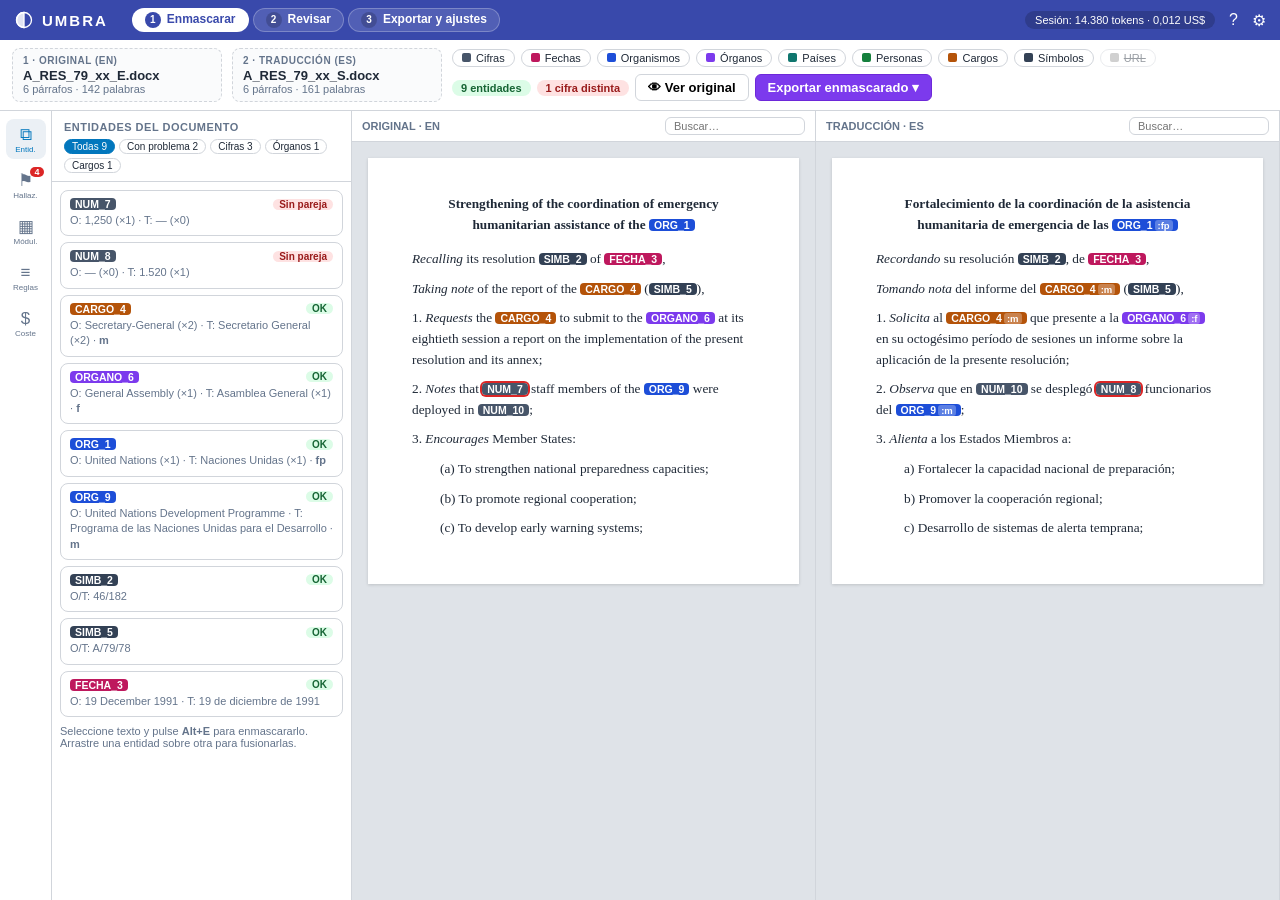
==== docs/maqueta.html @ ce2327bb "Propuesta inicial de UMBRA: nombre, diseno y maqueta - docs/PROPUESTA.md: plataforma, piezas de COMe" ====
<!DOCTYPE html>
<html lang="es">
<head>
<meta charset="UTF-8">
<meta name="viewport" content="width=device-width, initial-scale=1">
<title>UMBRA &#x2014; maqueta</title>
<style>
  /* Tokens de Final Check (COMeT standalone.html), salvo la cabecera: anil propio de UMBRA. */
  :root {
    --bg-app: #F4F6F8; --bg-surface: #FFFFFF; --bg-surface-hover: #EBF0F5;
    --bg-header: #3949AB; --header-text: #FFFFFF;
    --text-main: #1f2937; --text-muted: #64748B; --border: #d1d5db;
    --primary: #0277BD; --primary-hover: #01579B; --accent: #3b82f6;
    --sheet-bg: #dfe3e8;
    --sev-cri: #dc2626; --sev-may: #d97706; --sev-men: #2563eb; --sev-sug: #6b7280;
    --c-org: #1d4ed8; --c-organo: #7c3aed; --c-per: #15803d; --c-pais: #0f766e;
    --c-cargo: #b45309; --c-num: #475569; --c-fecha: #be185d; --c-simb: #334155;
  }
  * { margin: 0; padding: 0; box-sizing: border-box; }
  body { font-family: -apple-system, BlinkMacSystemFont, 'Inter', 'Segoe UI', sans-serif; font-size: 13px;
         background: var(--bg-app); color: var(--text-main); height: 100vh; display: flex; flex-direction: column; overflow: hidden; }
  button { font: inherit; cursor: pointer; }

  /* Cabecera */
  .hd { background: var(--bg-header); color: var(--header-text); padding: 8px 14px; display: flex; align-items: center; gap: 14px; flex-shrink: 0; }
  .hd .logo { font-weight: 800; letter-spacing: 2px; font-size: 15px; display: flex; align-items: center; gap: 8px; }
  .hd .logo svg { width: 20px; height: 20px; }
  .steps { display: flex; gap: 4px; margin-left: 10px; }
  .step { background: rgba(255,255,255,.12); color: #fff; border: 1px solid rgba(255,255,255,.25); border-radius: 14px; padding: 3px 12px; font-weight: 600; font-size: 12px; }
  .step.on { background: #fff; color: var(--bg-header); }
  .step .n { display: inline-block; width: 16px; height: 16px; line-height: 16px; text-align: center; border-radius: 50%; background: rgba(0,0,0,.18); margin-right: 6px; font-size: 10px; }
  .step.on .n { background: var(--bg-header); color: #fff; }
  .hd .spacer { flex: 1; }
  .meter { font-size: 11px; background: rgba(0,0,0,.18); padding: 3px 10px; border-radius: 10px; }
  .hd .icon-btn { background: none; border: none; color: #fff; font-size: 16px; }

  /* Barra superior (como .fc-topbar) */
  .top { background: var(--bg-surface); border-bottom: 1px solid var(--border); padding: 8px 12px; display: flex; gap: 10px; align-items: stretch; flex-shrink: 0; flex-wrap: wrap; }
  .drop { border: 1.5px dashed var(--border); border-radius: 8px; padding: 6px 10px; min-width: 210px; background: #fafbfc; }
  .drop .lbl { font-size: 10px; font-weight: 700; color: var(--text-muted); letter-spacing: .5px; }
  .drop .fn { font-weight: 600; margin-top: 2px; }
  .drop .mt { font-size: 11px; color: var(--text-muted); }
  .tools { display: flex; gap: 6px; align-items: center; flex-wrap: wrap; flex: 1; }
  .cat { border: 1px solid var(--border); background: #fff; border-radius: 12px; padding: 2px 9px; font-size: 11px; display: inline-flex; align-items: center; gap: 5px; }
  .cat i { width: 9px; height: 9px; border-radius: 2px; display: inline-block; }
  .cat.off { opacity: .45; text-decoration: line-through; }
  .btn { border: 1px solid var(--border); background: #fff; border-radius: 6px; padding: 5px 12px; font-weight: 600; }
  .btn.amber { background: #fbbf24; border-color: #f59e0b; color: #422006; }
  .btn.violet { background: #7c3aed; border-color: #6d28d9; color: #fff; }
  .btn.blue { background: var(--primary); border-color: var(--primary-hover); color: #fff; }
  .btn.sm { padding: 2px 8px; font-size: 11px; }
  .summary { display: flex; gap: 6px; align-items: center; }
  .pill { border-radius: 10px; padding: 2px 9px; font-size: 11px; font-weight: 700; }
  .pill.err { background: #fee2e2; color: #991b1b; } .pill.warn { background: #fef3c7; color: #92400e; } .pill.ok { background: #dcfce7; color: #166534; }

  /* Zona principal (como .fc-main) */
  .main { flex: 1; display: flex; min-height: 0; }
  .rail { width: 52px; background: var(--bg-surface); border-right: 1px solid var(--border); display: flex; flex-direction: column; align-items: center; padding-top: 8px; gap: 6px; flex-shrink: 0; }
  .rail button { width: 40px; height: 40px; border-radius: 8px; border: none; background: none; font-size: 17px; position: relative; color: var(--text-muted); }
  .rail button.on { background: var(--bg-surface-hover); color: var(--primary); }
  .rail .badge { position: absolute; top: 2px; right: 2px; background: var(--sev-cri); color: #fff; border-radius: 8px; font-size: 9px; padding: 0 4px; font-weight: 700; }
  .rail small { font-size: 8px; display: block; }
  .list { width: 300px; background: var(--bg-surface); border-right: 1px solid var(--border); display: flex; flex-direction: column; min-height: 0; flex-shrink: 0; }
  .list h4 { padding: 10px 12px 6px; font-size: 11px; letter-spacing: .5px; color: var(--text-muted); text-transform: uppercase; }
  .bubbles { display: flex; flex-wrap: wrap; gap: 4px; padding: 0 12px 8px; border-bottom: 1px solid var(--border); }
  .bub { font-size: 10px; border: 1px solid var(--border); border-radius: 10px; padding: 1px 7px; background: #fff; }
  .bub.on { background: var(--primary); color: #fff; border-color: var(--primary); }
  .scroll { overflow: auto; flex: 1; min-height: 0; padding: 8px; }

  /* Tarjetas de entidad */
  .ent { border: 1px solid var(--border); border-radius: 8px; padding: 7px 9px; margin-bottom: 6px; background: #fff; }
  .ent .row { display: flex; align-items: center; gap: 6px; }
  .ent .tag { font-family: Consolas, monospace; font-size: 11px; font-weight: 700; }
  .ent .st { margin-left: auto; font-size: 10px; font-weight: 700; border-radius: 8px; padding: 0 6px; }
  .st.ok { background: #dcfce7; color: #166534; } .st.bad { background: #fee2e2; color: #991b1b; } .st.mid { background: #fef3c7; color: #92400e; }
  .ent .forms { font-size: 11px; color: var(--text-muted); margin-top: 3px; line-height: 1.4; }

  /* Tarjetas de hallazgo (como .fc-issue-card) */
  .iss { border: 1px solid var(--border); border-left: 4px solid var(--sev-sug); border-radius: 8px; padding: 8px 9px; margin-bottom: 7px; background: #fff; }
  .iss.cri { border-left-color: var(--sev-cri); } .iss.may { border-left-color: var(--sev-may); } .iss.men { border-left-color: var(--sev-men); }
  .iss.sel { box-shadow: 0 0 0 2px var(--accent); }
  .iss .h { display: flex; gap: 5px; align-items: center; font-size: 10px; font-weight: 700; }
  .iss .mod { background: var(--bg-surface-hover); border-radius: 6px; padding: 0 6px; color: var(--text-main); }
  .iss .sev { border-radius: 6px; padding: 0 6px; color: #fff; }
  .sev.cri { background: var(--sev-cri); } .sev.may { background: var(--sev-may); } .sev.men { background: var(--sev-men); } .sev.sug { background: var(--sev-sug); }
  .iss .seg { margin-left: auto; color: var(--text-muted); font-weight: 600; }
  .iss .t { margin: 5px 0 3px; font-size: 12px; line-height: 1.4; }
  .iss del { background: #fee2e2; color: #991b1b; } .iss ins { background: #dcfce7; color: #166534; text-decoration: underline; }
  .iss .why { font-size: 11px; color: var(--text-muted); }
  .iss .acts { display: flex; gap: 4px; margin-top: 6px; }
  .iss .src { font-size: 10px; color: var(--text-muted); margin-top: 4px; }

  /* Paneles y hojas (como .fc-panes / .fc-sheet) */
  .work { flex: 1; display: flex; flex-direction: column; min-width: 0; }
  .modstrip { display: flex; gap: 8px; padding: 8px 10px; overflow-x: auto; border-bottom: 1px solid var(--border); background: var(--bg-surface); flex-shrink: 0; }
  .mcard { min-width: 168px; border: 1px solid var(--border); border-radius: 10px; padding: 7px 9px; background: #fff; font-size: 11px; }
  .mcard.done { border-color: #86efac; } .mcard.run { border-color: var(--accent); box-shadow: 0 0 0 1px var(--accent) inset; }
  .mcard .nm { font-weight: 700; font-size: 12px; display: flex; gap: 5px; align-items: center; }
  .mcard .in { font-size: 13px; color: var(--text-muted); }
  .mcard .model { display: inline-block; margin-top: 4px; background: var(--bg-surface-hover); border-radius: 6px; padding: 1px 6px; font-size: 10px; }
  .mcard .est { color: var(--text-muted); margin-top: 3px; }
  .mcard .ft { display: flex; align-items: center; justify-content: space-between; margin-top: 5px; }
  .bar { height: 4px; background: #e5e7eb; border-radius: 2px; margin-top: 5px; overflow: hidden; } .bar i { display: block; height: 100%; background: var(--accent); }
  .panes { flex: 1; display: flex; min-height: 0; }
  .pane { flex: 1; display: flex; flex-direction: column; min-width: 0; border-right: 1px solid var(--border); }
  .pane-head { background: var(--bg-surface); padding: 6px 10px; border-bottom: 1px solid var(--border); display: flex; align-items: center; gap: 8px; font-size: 11px; font-weight: 700; color: var(--text-muted); }
  .pane-head input { margin-left: auto; border: 1px solid var(--border); border-radius: 6px; padding: 2px 8px; font-size: 11px; width: 140px; }
  .pane-body { flex: 1; overflow: auto; background: var(--sheet-bg); padding: 16px; }
  .sheet { background: #fff; max-width: 830px; margin: 0 auto; padding: 36px 44px; box-shadow: 0 1px 3px rgba(0,0,0,.15);
           font-family: 'Times New Roman', Georgia, serif; font-size: 13.3px; line-height: 1.55; }
  .sheet p { margin-bottom: 9px; } .sheet .ttl { font-weight: 700; text-align: center; margin-bottom: 14px; }
  .sheet .li { padding-left: 28px; }
  .sheet .hit { outline: 2px solid var(--accent); outline-offset: 2px; border-radius: 2px; }
  mark.f { background: #fef3c7; border-bottom: 2px solid var(--sev-may); padding: 0 1px; }
  mark.c { background: #fee2e2; border-bottom: 2px solid var(--sev-cri); padding: 0 1px; }
  mark.m { background: #dbeafe; border-bottom: 2px solid var(--sev-men); padding: 0 1px; }
  .gap { display: inline-block; border: 1.5px dashed var(--sev-may); color: var(--sev-may); border-radius: 4px; padding: 0 4px; font-family: -apple-system, 'Segoe UI', sans-serif; font-size: 10px; font-weight: 700; }

  /* Pastillas de entidad enmascarada */
  .tk { font-family: -apple-system, 'Segoe UI', sans-serif; font-size: 10.5px; font-weight: 700; color: #fff; border-radius: 4px; padding: 0 5px; white-space: nowrap; }
  .tk.org { background: var(--c-org); } .tk.organo { background: var(--c-organo); } .tk.cargo { background: var(--c-cargo); }
  .tk.num { background: var(--c-num); } .tk.fecha { background: var(--c-fecha); } .tk.simb { background: var(--c-simb); }
  .tk.bad { box-shadow: 0 0 0 2px var(--sev-cri); }
  .tk sup { font-size: 9.5px; vertical-align: baseline; font-weight: 600; margin-left: 2px; padding: 0 3px; border-radius: 3px; background: rgba(255,255,255,.28); }
  .orig { border-bottom: 2px dotted; }
  body.show-orig .tk { display: none; } body:not(.show-orig) .orig { display: none; }

  /* Ajustes de modulos */
  .settings { flex: 1; overflow: auto; padding: 18px 22px; }
  .card { background: #fff; border: 1px solid var(--border); border-radius: 10px; margin-bottom: 16px; }
  .card h3 { font-size: 13px; padding: 10px 14px; border-bottom: 1px solid var(--border); display: flex; align-items: center; gap: 8px; }
  .card .body { padding: 12px 14px; }
  .card p.info { color: var(--text-muted); font-size: 12px; margin-bottom: 10px; line-height: 1.45; }
  table.grid { width: 100%; border-collapse: collapse; font-size: 12px; }
  table.grid th { text-align: left; font-size: 10px; text-transform: uppercase; letter-spacing: .4px; color: var(--text-muted); padding: 6px; border-bottom: 1px solid var(--border); }
  table.grid td { padding: 6px; border-bottom: 1px solid #eef0f3; vertical-align: middle; }
  select, .inp { border: 1px solid var(--border); border-radius: 6px; padding: 3px 6px; font-size: 12px; background: #fff; }
  .prov { display: flex; gap: 8px; flex-wrap: wrap; }
  .pcard { border: 1px solid var(--border); border-radius: 8px; padding: 8px 10px; min-width: 200px; font-size: 12px; }
  .pcard .trust { font-size: 10px; font-weight: 700; border-radius: 6px; padding: 0 6px; }
  .trust.ext { background: #fef3c7; color: #92400e; } .trust.loc { background: #dcfce7; color: #166534; }
  .rule { display: grid; grid-template-columns: 80px 1fr 1fr 1fr 70px; gap: 6px; align-items: center; font-size: 12px; padding: 5px 0; border-bottom: 1px solid #eef0f3; }
  .kind { font-family: Consolas, monospace; font-size: 10px; font-weight: 700; background: var(--bg-surface-hover); border-radius: 4px; padding: 1px 5px; text-align: center; }
  .note { background: #eef2ff; border: 1px solid #c7d2fe; color: #3730a3; border-radius: 8px; padding: 8px 10px; font-size: 12px; margin-bottom: 14px; }
  .view { display: none; flex: 1; min-height: 0; min-width: 0; } .view.on { display: flex; }
  .plan { position: fixed; right: 18px; bottom: 18px; width: 330px; background: #fff; border: 1px solid var(--border); border-radius: 10px; box-shadow: 0 8px 24px rgba(0,0,0,.18); padding: 12px 14px; font-size: 12px; display: none; }
  .plan.on { display: block; } .plan h5 { font-size: 13px; margin-bottom: 6px; } .plan li { margin-left: 16px; margin-bottom: 3px; }
</style>
</head>
<body>

<!-- CABECERA -->
<div class="hd">
  <div class="logo">
    <svg viewBox="0 0 24 24" fill="none" stroke="#fff" stroke-width="1.6"><circle cx="12" cy="12" r="9"/><path d="M12 3a9 9 0 0 0 0 18z" fill="#fff" fill-opacity=".85"/></svg>
    UMBRA
  </div>
  <div class="steps">
    <button class="step on" data-view="mask"><span class="n">1</span>Enmascarar</button>
    <button class="step" data-view="review"><span class="n">2</span>Revisar</button>
    <button class="step" data-view="settings"><span class="n">3</span>Exportar y ajustes</button>
  </div>
  <div class="spacer"></div>
  <div class="meter" title="Lo gastado en esta sesi&#xF3;n">Sesi&#xF3;n: 14.380 tokens &#xB7; 0,012 US$</div>
  <button class="icon-btn" title="Gu&#xED;a">?</button>
  <button class="icon-btn" title="Ajustes">&#x2699;</button>
</div>

<!-- BARRA SUPERIOR -->
<div class="top">
  <div class="drop"><div class="lbl">1 &#xB7; ORIGINAL (EN)</div><div class="fn">A_RES_79_xx_E.docx</div><div class="mt">6 p&#xE1;rrafos &#xB7; 142 palabras</div></div>
  <div class="drop"><div class="lbl">2 &#xB7; TRADUCCI&#xD3;N (ES)</div><div class="fn">A_RES_79_xx_S.docx</div><div class="mt">6 p&#xE1;rrafos &#xB7; 161 palabras</div></div>
  <div class="tools" id="tools-mask">
    <span class="cat"><i style="background:var(--c-num)"></i>Cifras</span>
    <span class="cat"><i style="background:var(--c-fecha)"></i>Fechas</span>
    <span class="cat"><i style="background:var(--c-org)"></i>Organismos</span>
    <span class="cat"><i style="background:var(--c-organo)"></i>&#xD3;rganos</span>
    <span class="cat"><i style="background:var(--c-pais)"></i>Pa&#xED;ses</span>
    <span class="cat"><i style="background:var(--c-per)"></i>Personas</span>
    <span class="cat"><i style="background:var(--c-cargo)"></i>Cargos</span>
    <span class="cat"><i style="background:var(--c-simb)"></i>S&#xED;mbolos</span>
    <span class="cat off"><i style="background:#999"></i>URL</span>
    <div class="spacer" style="flex:1"></div>
    <div class="summary"><span class="pill ok">9 entidades</span><span class="pill err">1 cifra distinta</span></div>
    <button class="btn" id="toggle-orig">&#x1F441; Ver original</button>
    <button class="btn violet">Exportar enmascarado &#x25BE;</button>
  </div>
  <div class="tools" id="tools-review" style="display:none">
    <div class="summary"><span class="pill err">1 cr&#xED;tico</span><span class="pill warn">2 mayores</span><span class="pill ok">1 menor</span></div>
    <div class="spacer" style="flex:1"></div>
    <span style="font-size:11px;color:var(--text-muted)">Perfil de reglas:</span>
    <select><option>Resoluciones AG</option><option>Informes del SG</option></select>
    <button class="btn amber" id="run-sel">&#x25B6; Ejecutar seleccionados</button>
    <button class="btn violet">Exportar &#x25BE;</button>
  </div>
</div>

<div class="main">
  <!-- CARRIL -->
  <div class="rail">
    <button class="on" title="Entidades">&#x29C9;<small>Entid.</small></button>
    <button title="Hallazgos">&#x2691;<span class="badge">4</span><small>Hallaz.</small></button>
    <button title="M&#xF3;dulos">&#x25A6;<small>M&#xF3;dul.</small></button>
    <button title="Reglas">&#x2261;<small>Reglas</small></button>
    <button title="Coste">$<small>Coste</small></button>
  </div>

  <!-- VISTA 1: ENMASCARAR -->
  <div class="view on" id="v-mask">
    <div class="list">
      <h4>Entidades del documento</h4>
      <div class="bubbles"><span class="bub on">Todas 9</span><span class="bub">Con problema 2</span><span class="bub">Cifras 3</span><span class="bub">&#xD3;rganos 1</span><span class="bub">Cargos 1</span></div>
      <div class="scroll">
        <div class="ent"><div class="row"><span class="tk num">NUM_7</span><span class="st bad">Sin pareja</span></div><div class="forms">O: 1,250 (&#xD7;1) &#xB7; T: &#x2014; (&#xD7;0)</div></div>
        <div class="ent"><div class="row"><span class="tk num">NUM_8</span><span class="st bad">Sin pareja</span></div><div class="forms">O: &#x2014; (&#xD7;0) &#xB7; T: 1.520 (&#xD7;1)</div></div>
        <div class="ent"><div class="row"><span class="tk cargo">CARGO_4</span><span class="st ok">OK</span></div><div class="forms">O: Secretary-General (&#xD7;2) &#xB7; T: Secretario General (&#xD7;2) &#xB7; <b>m</b></div></div>
        <div class="ent"><div class="row"><span class="tk organo">ORGANO_6</span><span class="st ok">OK</span></div><div class="forms">O: General Assembly (&#xD7;1) &#xB7; T: Asamblea General (&#xD7;1) &#xB7; <b>f</b></div></div>
        <div class="ent"><div class="row"><span class="tk org">ORG_1</span><span class="st ok">OK</span></div><div class="forms">O: United Nations (&#xD7;1) &#xB7; T: Naciones Unidas (&#xD7;1) &#xB7; <b>fp</b></div></div>
        <div class="ent"><div class="row"><span class="tk org">ORG_9</span><span class="st ok">OK</span></div><div class="forms">O: United Nations Development Programme &#xB7; T: Programa de las Naciones Unidas para el Desarrollo &#xB7; <b>m</b></div></div>
        <div class="ent"><div class="row"><span class="tk simb">SIMB_2</span><span class="st ok">OK</span></div><div class="forms">O/T: 46/182</div></div>
        <div class="ent"><div class="row"><span class="tk simb">SIMB_5</span><span class="st ok">OK</span></div><div class="forms">O/T: A/79/78</div></div>
        <div class="ent"><div class="row"><span class="tk fecha">FECHA_3</span><span class="st ok">OK</span></div><div class="forms">O: 19 December 1991 &#xB7; T: 19 de diciembre de 1991</div></div>
        <p style="font-size:11px;color:var(--text-muted);margin-top:8px">Seleccione texto y pulse <b>Alt+E</b> para enmascararlo. Arrastre una entidad sobre otra para fusionarlas.</p>
      </div>
    </div>
    <div class="work">
      <div class="panes">
        <div class="pane"><div class="pane-head">ORIGINAL &#xB7; EN<input placeholder="Buscar&#x2026;"></div><div class="pane-body"><div class="sheet">
          <p class="ttl">Strengthening of the coordination of emergency humanitarian assistance of the <span class="tk org">ORG_1</span><span class="orig">United Nations</span></p>
          <p><i>Recalling</i> its resolution <span class="tk simb">SIMB_2</span><span class="orig">46/182</span> of <span class="tk fecha">FECHA_3</span><span class="orig">19 December 1991</span>,</p>
          <p><i>Taking note</i> of the report of the <span class="tk cargo">CARGO_4</span><span class="orig">Secretary-General</span> (<span class="tk simb">SIMB_5</span><span class="orig">A/79/78</span>),</p>
          <p>1. <i>Requests</i> the <span class="tk cargo">CARGO_4</span><span class="orig">Secretary-General</span> to submit to the <span class="tk organo">ORGANO_6</span><span class="orig">General Assembly</span> at its eightieth session a report on the implementation of the present resolution and its annex;</p>
          <p>2. <i>Notes</i> that <span class="tk num bad">NUM_7</span><span class="orig">1,250</span> staff members of the <span class="tk org">ORG_9</span><span class="orig">United Nations Development Programme</span> were deployed in <span class="tk num">NUM_10</span><span class="orig">2024</span>;</p>
          <p>3. <i>Encourages</i> Member States:</p>
          <p class="li">(a) To strengthen national preparedness capacities;</p>
          <p class="li">(b) To promote regional cooperation;</p>
          <p class="li">(c) To develop early warning systems;</p>
        </div></div></div>
        <div class="pane"><div class="pane-head">TRADUCCI&#xD3;N &#xB7; ES<input placeholder="Buscar&#x2026;"></div><div class="pane-body"><div class="sheet">
          <p class="ttl">Fortalecimiento de la coordinaci&#xF3;n de la asistencia humanitaria de emergencia de las <span class="tk org">ORG_1<sup>:fp</sup></span><span class="orig">Naciones Unidas</span></p>
          <p><i>Recordando</i> su resoluci&#xF3;n <span class="tk simb">SIMB_2</span><span class="orig">46/182</span>, de <span class="tk fecha">FECHA_3</span><span class="orig">19 de diciembre de 1991</span>,</p>
          <p><i>Tomando nota</i> del informe del <span class="tk cargo">CARGO_4<sup>:m</sup></span><span class="orig">Secretario General</span> (<span class="tk simb">SIMB_5</span><span class="orig">A/79/78</span>),</p>
          <p>1. <i>Solicita</i> al <span class="tk cargo">CARGO_4<sup>:m</sup></span><span class="orig">Secretario General</span> que presente a la <span class="tk organo">ORGANO_6<sup>:f</sup></span><span class="orig">Asamblea General</span> en su octog&#xE9;simo per&#xED;odo de sesiones un informe sobre la aplicaci&#xF3;n de la presente resoluci&#xF3;n;</p>
          <p>2. <i>Observa</i> que en <span class="tk num">NUM_10</span><span class="orig">2024</span> se despleg&#xF3; <span class="tk num bad">NUM_8</span><span class="orig">1.520</span> funcionarios del <span class="tk org">ORG_9<sup>:m</sup></span><span class="orig">Programa de las Naciones Unidas para el Desarrollo</span>;</p>
          <p>3. <i>Alienta</i> a los Estados Miembros a:</p>
          <p class="li">a) Fortalecer la capacidad nacional de preparaci&#xF3;n;</p>
          <p class="li">b) Promover la cooperaci&#xF3;n regional;</p>
          <p class="li">c) Desarrollo de sistemas de alerta temprana;</p>
        </div></div></div>
      </div>
    </div>
  </div>

  <!-- VISTA 2: REVISAR -->
  <div class="view" id="v-review">
    <div class="list">
      <h4>Hallazgos</h4>
      <div class="bubbles"><span class="bub on">Todos 4</span><span class="bub">Coherencia 2</span><span class="bub">Integridad 1</span><span class="bub">Gram&#xE1;tica 1</span><span class="bub">Fidelidad 0</span></div>
      <div class="scroll">
        <div class="iss cri sel"><div class="h"><span class="sev cri">CRI</span><span class="mod">Coherencia &#xB7; local</span><span class="seg">&#xA7;5</span></div>
          <div class="t">Cifra distinta: original <b>1,250</b> &#x2192; traducci&#xF3;n <del>1.520</del> <ins>1.250</ins></div>
          <div class="why">NUM_7 no tiene pareja en la traducci&#xF3;n; NUM_8 no existe en el original.</div>
          <div class="acts"><button class="btn sm blue">Aceptar</button><button class="btn sm">Editar</button><button class="btn sm">Rechazar</button></div>
          <div class="src">Sin IA &#xB7; 0 tokens</div></div>
        <div class="iss may"><div class="h"><span class="sev may">MAY</span><span class="mod">Integridad</span><span class="seg">&#xA7;4</span></div>
          <div class="t">&#x2026;de la presente resoluci&#xF3;n<ins> y su anexo</ins>;</div>
          <div class="why">Omisi&#xF3;n: falta &#xAB;and its annex&#xBB; del original.</div>
          <div class="acts"><button class="btn sm blue">Aceptar</button><button class="btn sm">Editar</button><button class="btn sm">Rechazar</button></div>
          <div class="src">Cribado: DeepSeek V3 &#xB7; Verificado: Gemini Pro &#x2713;</div></div>
        <div class="iss may"><div class="h"><span class="sev may">MAY</span><span class="mod">Coherencia &#xB7; paralelismo</span><span class="seg">&#xA7;6 c)</span></div>
          <div class="t">INF &#xB7; INF &#xB7; <b>SUST</b>: <del>Desarrollo de</del> <ins>Desarrollar</ins> sistemas de alerta temprana</div>
          <div class="why">Los elementos hermanos empiezan por infinitivo (tambi&#xE9;n en el original: &#xAB;To &#x2026;&#xBB;).</div>
          <div class="acts"><button class="btn sm blue">Aceptar</button><button class="btn sm">Ver grupo</button><button class="btn sm">Rechazar</button></div>
          <div class="src">Sin IA &#xB7; 0 tokens</div></div>
        <div class="iss men"><div class="h"><span class="sev men">MEN</span><span class="mod">Ortograf&#xED;a y gram&#xE1;tica</span><span class="seg">&#xA7;5</span></div>
          <div class="t">se <del>despleg&#xF3;</del> <ins>desplegaron</ins> NUM_8 funcionarios</div>
          <div class="why">Concordancia: el verbo concuerda con &#xAB;funcionarios&#xBB; (plural).</div>
          <div class="acts"><button class="btn sm blue">Aceptar</button><button class="btn sm">Editar</button><button class="btn sm">Rechazar</button></div>
          <div class="src">Gemini Flash &#xB7; cribado</div></div>
      </div>
    </div>
    <div class="work">
      <div class="modstrip">
        <div class="mcard done"><div class="nm"><input type="checkbox" checked> Capa 0 &#xB7; local</div><span class="in">&#x2699; sin IA</span><div class="est">0 tokens &#xB7; gratis</div><div class="ft"><span>&#x2713; 2 hallazgos</span></div></div>
        <div class="mcard done"><div class="nm"><input type="checkbox" checked> Ortograf&#xED;a y gram&#xE1;tica</div><span class="in">&#xB6; solo espa&#xF1;ol</span><br><span class="model">Gemini Flash &#x25BE;</span><div class="est">~2.100 tokens &#xB7; 0,001 US$</div><div class="ft"><span>&#x2713; 1</span><button class="btn sm">Ejecutar</button></div></div>
        <div class="mcard run"><div class="nm"><input type="checkbox" checked> Fidelidad</div><span class="in">&#x21C4; biling&#xFC;e &#xB7; fusionado con Integridad</span><br><span class="model">DeepSeek V3 &#x2192; Gemini Pro &#x25BE;</span><div class="est">~6.400 tokens &#xB7; 0,006 US$</div><div class="bar"><i style="width:60%"></i></div><div class="ft"><span>Lote 3/5</span><button class="btn sm">Detener</button></div></div>
        <div class="mcard done"><div class="nm"><input type="checkbox" checked> Integridad</div><span class="in">&#x21C4; biling&#xFC;e</span><br><span class="model">DeepSeek V3 &#x2192; Gemini Pro &#x25BE;</span><div class="est">incluido arriba</div><div class="ft"><span>&#x2713; 1</span><button class="btn sm">Ejecutar</button></div></div>
        <div class="mcard"><div class="nm"><input type="checkbox"> Estilo</div><span class="in">&#xB6; solo espa&#xF1;ol</span><br><span class="model">General &#x25BE;</span><div class="est">~2.300 tokens &#xB7; 0,002 US$</div><div class="ft"><span>7 reglas</span><button class="btn sm">Ejecutar</button></div></div>
        <div class="mcard done"><div class="nm"><input type="checkbox" checked> Coherencia</div><span class="in">&#x2317; esqueleto</span><br><span class="model">Gemini Flash &#x25BE;</span><div class="est">~300 tokens</div><div class="ft"><span>&#x2713; 1</span><button class="btn sm">Ejecutar</button></div></div>
        <div class="mcard"><div class="nm"><input type="checkbox" checked> Verificador</div><span class="in">&#x2713; solo hallazgos</span><br><span class="model">Gemini Pro &#x25BE;</span><div class="est">~900 tokens</div><div class="ft"><span>auto</span></div></div>
      </div>
      <div class="panes">
        <div class="pane"><div class="pane-head">ORIGINAL &#xB7; EN</div><div class="pane-body"><div class="sheet">
          <p>1. <i>Requests</i> the <span class="tk cargo">CARGO_4</span><span class="orig">Secretary-General</span> to submit to the <span class="tk organo">ORGANO_6</span><span class="orig">General Assembly</span> at its eightieth session a report on the implementation of the present resolution <mark class="f">and its annex</mark>;</p>
          <p class="hit">2. <i>Notes</i> that <mark class="c">1,250</mark> staff members of the <span class="tk org">ORG_9</span><span class="orig">United Nations Development Programme</span> were deployed in <span class="tk num">NUM_10</span><span class="orig">2024</span>;</p>
          <p>3. <i>Encourages</i> Member States:</p>
          <p class="li">(a) To strengthen national preparedness capacities;</p>
          <p class="li">(b) To promote regional cooperation;</p>
          <p class="li">(c) <mark class="f">To develop</mark> early warning systems;</p>
        </div></div></div>
        <div class="pane"><div class="pane-head">TRADUCCI&#xD3;N &#xB7; ES</div><div class="pane-body"><div class="sheet">
          <p>1. <i>Solicita</i> al <span class="tk cargo">CARGO_4<sup>:m</sup></span><span class="orig">Secretario General</span> que presente a la <span class="tk organo">ORGANO_6<sup>:f</sup></span><span class="orig">Asamblea General</span> en su octog&#xE9;simo per&#xED;odo de sesiones un informe sobre la aplicaci&#xF3;n de la presente resoluci&#xF3;n<span class="gap">+ y su anexo</span>;</p>
          <p class="hit">2. <i>Observa</i> que en <span class="tk num">NUM_10</span><span class="orig">2024</span> se <mark class="m">despleg&#xF3;</mark> <mark class="c">1.520</mark> funcionarios del <span class="tk org">ORG_9<sup>:m</sup></span><span class="orig">Programa de las Naciones Unidas para el Desarrollo</span>;</p>
          <p>3. <i>Alienta</i> a los Estados Miembros a:</p>
          <p class="li">a) Fortalecer la capacidad nacional de preparaci&#xF3;n;</p>
          <p class="li">b) Promover la cooperaci&#xF3;n regional;</p>
          <p class="li">c) <mark class="f">Desarrollo de</mark> sistemas de alerta temprana;</p>
        </div></div></div>
      </div>
    </div>
  </div>

  <!-- VISTA 3: EXPORTAR Y AJUSTES -->
  <div class="view" id="v-settings">
    <div class="settings">
      <div class="note">Maqueta: los valores son de ejemplo. Ninguno de estos ajustes se comparte con COMeT; UMBRA guarda los suyos aparte.</div>

      <div class="card"><h3>Exportar</h3><div class="body">
        <div class="prov">
          <button class="btn">DOCX enmascarado (original y traducci&#xF3;n)</button>
          <button class="btn">Tabla biling&#xFC;e enmascarada (XLSX)</button>
          <button class="btn">Copiar para IA externa</button>
          <button class="btn">Importar respuesta de IA externa</button>
          <button class="btn violet">DOCX con control de cambios y comentarios</button>
          <button class="btn">Informe HTML</button>
          <button class="btn">Proyecto .umbra</button>
        </div>
      </div></div>

      <div class="card"><h3>Proveedores</h3><div class="body">
        <p class="info">A&#xF1;ada todos los que quiera. Solo un proveedor marcado como <b>Local</b> puede recibir texto sin enmascarar, y solo si lo activa en el proyecto.</p>
        <div class="prov">
          <div class="pcard"><b>Google Gemini</b> <span class="trust ext">Externo</span><br>Gemini Flash, Gemini Pro<br><span style="color:var(--text-muted)">Cach&#xE9;: autom&#xE1;tica</span></div>
          <div class="pcard"><b>OpenRouter (personal)</b> <span class="trust ext">Externo</span><br>DeepSeek V3, Mistral Large<br><span style="color:var(--text-muted)">Compatible con OpenAI</span></div>
          <div class="pcard"><b>Ollama (este equipo)</b> <span class="trust loc">Local</span><br>qwen-14b<br><span style="color:var(--text-muted)">http://localhost:11434/v1</span></div>
          <div class="pcard" style="border-style:dashed;display:flex;align-items:center;justify-content:center;color:var(--primary);font-weight:600">+ A&#xF1;adir proveedor</div>
        </div>
      </div></div>

      <div class="card"><h3>Modelo por m&#xF3;dulo</h3><div class="body">
        <p class="info">Cada m&#xF3;dulo puede usar un modelo econ&#xF3;mico para <b>cribar</b> todos los segmentos y uno potente para revisar <b>a fondo</b> solo los se&#xF1;alados. Con <b>General</b> usa el proveedor general.</p>
        <table class="grid">
          <tr><th>M&#xF3;dulo</th><th>Entrada</th><th>Cribado</th><th>A fondo</th><th>Razonamiento</th><th>Lote</th><th>Fusi&#xF3;n</th><th>Tope</th><th>Reglas</th></tr>
          <tr><td><b>Ortograf&#xED;a y gram&#xE1;tica</b></td><td>&#xB6;</td><td><select><option>Gemini Flash</option></select></td><td><select><option>&#x2014;</option></select></td><td><select><option>M&#xED;nimo</option></select></td><td><select><option>Auto</option></select></td><td><input type="checkbox" checked></td><td><input class="inp" value="0,20" size="4"> US$</td><td>3</td></tr>
          <tr><td><b>Fidelidad</b></td><td>&#x21C4;</td><td><select><option>DeepSeek V3</option></select></td><td><select><option>Gemini Pro</option></select></td><td><select><option>Bajo</option></select></td><td><select><option>Auto</option></select></td><td><input type="checkbox" checked></td><td><input class="inp" value="0,50" size="4"> US$</td><td>12</td></tr>
          <tr><td><b>Integridad</b></td><td>&#x21C4;</td><td><select><option>DeepSeek V3</option></select></td><td><select><option>Gemini Pro</option></select></td><td><select><option>Bajo</option></select></td><td><select><option>Auto</option></select></td><td><input type="checkbox" checked></td><td><input class="inp" value="0,50" size="4"> US$</td><td>1</td></tr>
          <tr><td><b>Estilo</b></td><td>&#xB6;</td><td><select><option>General</option></select></td><td><select><option>&#x2014;</option></select></td><td><select><option>M&#xED;nimo</option></select></td><td><select><option>Auto</option></select></td><td><input type="checkbox" checked></td><td><input class="inp" value="0,20" size="4"> US$</td><td>7</td></tr>
          <tr><td><b>Coherencia</b></td><td>&#x2317;</td><td><select><option>Gemini Flash</option></select></td><td><select><option>&#x2014;</option></select></td><td><select><option>Bajo</option></select></td><td><select><option>Secci&#xF3;n</option></select></td><td>&#x2014;</td><td><input class="inp" value="0,10" size="4"> US$</td><td>4</td></tr>
          <tr><td><b>Verificador</b></td><td>&#x2713;</td><td><select><option>&#x2014;</option></select></td><td><select><option>Gemini Pro</option></select></td><td><select><option>Alto</option></select></td><td><select><option>30 hallazgos</option></select></td><td>&#x2014;</td><td><input class="inp" value="0,20" size="4"> US$</td><td>&#x2014;</td></tr>
        </table>
      </div></div>

      <div class="card"><h3>Reglas &#xB7; perfil &#xAB;Resoluciones AG&#xBB; <span style="margin-left:auto;font-size:11px;color:var(--text-muted);font-weight:400">Las reglas de estilo a&#xF1;aden ~420 tokens a cada lote</span></h3><div class="body">
        <div class="rule" style="font-weight:700;color:var(--text-muted);font-size:10px;text-transform:uppercase"><span>Tipo</span><span>Si el original dice / patr&#xF3;n</span><span>Escribir</span><span>No escribir</span><span>M&#xF3;dulos</span></div>
        <div class="rule"><span class="kind">expr</span><span>stakeholder*</span><span>partes interesadas</span><span>actores</span><span>Fid &#xB7; Est</span></div>
        <div class="rule"><span class="kind">forbid</span><span>&#x2014;</span><span>en relaci&#xF3;n con</span><span>en relaci&#xF3;n a</span><span>Gram</span></div>
        <div class="rule"><span class="kind">structure</span><span>Elementos de lista con letra</span><span>Mismo arranque que sus hermanos</span><span>&#x2014;</span><span>Coh</span></div>
        <div class="rule"><span class="kind">style</span><span>&#x2014;</span><span>Preferir la voz activa</span><span>Pasiva perifr&#xE1;stica innecesaria</span><span>Est</span></div>
        <div class="rule"><span class="kind">ignore</span><span>&#xAB;per&#xED;odo de sesiones&#xBB;</span><span>No se&#xF1;alar la tilde</span><span>&#x2014;</span><span>Gram</span></div>
        <div style="margin-top:10px;display:flex;gap:6px"><button class="btn blue">+ Nueva regla</button><button class="btn">Probar en el documento</button><button class="btn">Importar (JSON / Xbench)</button><button class="btn">Exportar</button></div>
      </div></div>
    </div>
  </div>
</div>

<!-- PLAN ANTES DE GASTAR -->
<div class="plan" id="plan">
  <h5>Plan de ejecuci&#xF3;n</h5>
  <ul>
    <li>Capa 0 (local): gratis</li>
    <li>Fidelidad + Integridad fusionados: 5 lotes con DeepSeek V3 y a fondo 2 segmentos con Gemini Pro</li>
    <li>Ortograf&#xED;a y gram&#xE1;tica: 2 lotes con Gemini Flash</li>
    <li>Coherencia: 1 llamada (esqueleto)</li>
    <li>Verificador: 1 llamada</li>
  </ul>
  <p style="margin:8px 0"><b>11 llamadas &#xB7; ~9.700 tokens &#xB7; ~0,008 US$</b><br><span style="color:var(--text-muted)">Prefijo en cach&#xE9; en 8 llamadas. 3 segmentos repetidos se revisan una sola vez.</span></p>
  <div style="display:flex;gap:6px;justify-content:flex-end"><button class="btn" id="plan-no">Cancelar</button><button class="btn amber">Ejecutar</button></div>
</div>

<script>
  // Solo para la maqueta: cambiar de paso y mostrar u ocultar el original.
  var views = { mask: 'v-mask', review: 'v-review', settings: 'v-settings' };
  document.querySelectorAll('.step').forEach(function (b) {
    b.addEventListener('click', function () {
      document.querySelectorAll('.step').forEach(function (x) { x.classList.toggle('on', x === b); });
      Object.keys(views).forEach(function (k) { document.getElementById(views[k]).classList.toggle('on', k === b.dataset.view); });
      document.getElementById('tools-mask').style.display = b.dataset.view === 'mask' ? '' : 'none';
      document.getElementById('tools-review').style.display = b.dataset.view === 'review' ? '' : 'none';
      document.getElementById('plan').classList.remove('on');
      var rail = document.querySelectorAll('.rail button');
      rail.forEach(function (r, i) { r.classList.toggle('on', (b.dataset.view === 'mask' && i === 0) || (b.dataset.view === 'review' && i === 1) || (b.dataset.view === 'settings' && i === 2)); });
    });
  });
  document.getElementById('toggle-orig').addEventListener('click', function () {
    var on = document.body.classList.toggle('show-orig');
    this.textContent = on ? '\uD83D\uDC41 Ver etiquetas' : '\uD83D\uDC41 Ver original';
  });
  document.getElementById('run-sel').addEventListener('click', function () { document.getElementById('plan').classList.add('on'); });
  document.getElementById('plan-no').addEventListener('click', function () { document.getElementById('plan').classList.remove('on'); });
</script>
</body>
</html>
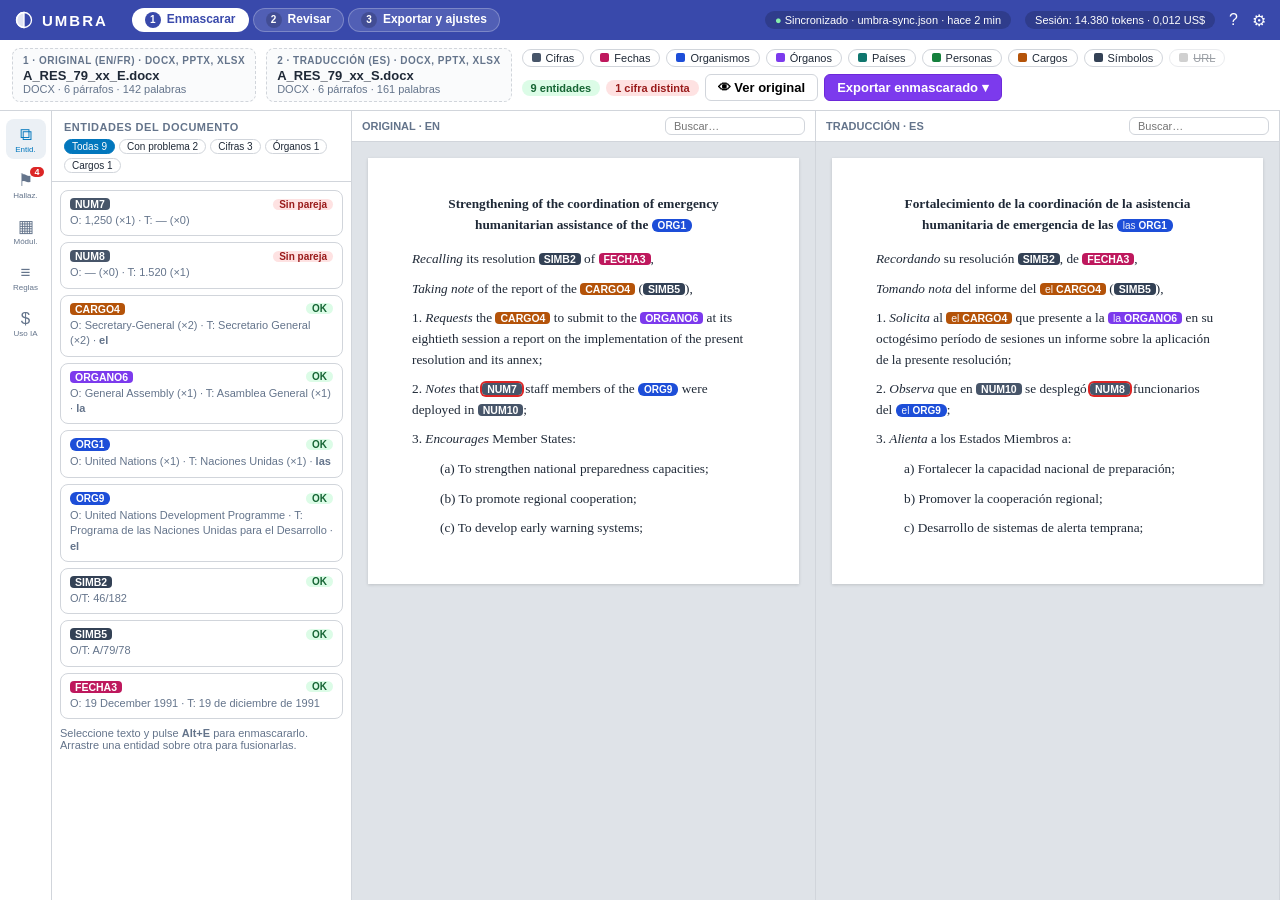
==== commit 28a6606a: "Propuesta v2: web en GitHub Pages y decisiones del usuario - Plataforma: web en GitHub Pages (sin ex" ====
--- a/docs/maqueta.html
+++ b/docs/maqueta.html
@@ -3,7 +3,7 @@
 <head>
 <meta charset="UTF-8">
 <meta name="viewport" content="width=device-width, initial-scale=1">
-<title>UMBRA &#x2014; maqueta</title>
+<title>UMBRA &#x2014; maqueta (v2)</title>
 <style>
   /* Tokens de Final Check (COMeT standalone.html), salvo la cabecera: anil propio de UMBRA. */
   :root {
@@ -121,7 +121,7 @@
   .tk.org { background: var(--c-org); } .tk.organo { background: var(--c-organo); } .tk.cargo { background: var(--c-cargo); }
   .tk.num { background: var(--c-num); } .tk.fecha { background: var(--c-fecha); } .tk.simb { background: var(--c-simb); }
   .tk.bad { box-shadow: 0 0 0 2px var(--sev-cri); }
-  .tk sup { font-size: 9.5px; vertical-align: baseline; font-weight: 600; margin-left: 2px; padding: 0 3px; border-radius: 3px; background: rgba(255,255,255,.28); }
+  .tk .art { font-weight: 500; margin-right: 3px; opacity: .92; }
   .orig { border-bottom: 2px dotted; }
   body.show-orig .tk { display: none; } body:not(.show-orig) .orig { display: none; }
 
@@ -139,8 +139,16 @@
   .pcard { border: 1px solid var(--border); border-radius: 8px; padding: 8px 10px; min-width: 200px; font-size: 12px; }
   .pcard .trust { font-size: 10px; font-weight: 700; border-radius: 6px; padding: 0 6px; }
   .trust.ext { background: #fef3c7; color: #92400e; } .trust.loc { background: #dcfce7; color: #166534; }
-  .rule { display: grid; grid-template-columns: 80px 1fr 1fr 1fr 70px; gap: 6px; align-items: center; font-size: 12px; padding: 5px 0; border-bottom: 1px solid #eef0f3; }
+  .rule { display: grid; grid-template-columns: 74px 1fr 1fr 1fr 70px 150px; gap: 6px; align-items: center; font-size: 12px; padding: 5px 0; border-bottom: 1px solid #eef0f3; }
   .kind { font-family: Consolas, monospace; font-size: 10px; font-weight: 700; background: var(--bg-surface-hover); border-radius: 4px; padding: 1px 5px; text-align: center; }
+  .menu-demo { width: 210px; border: 1px solid var(--border); border-radius: 8px; box-shadow: 0 6px 18px rgba(0,0,0,.12); font-size: 12px; padding: 4px 0; background: #fff; flex-shrink: 0; }
+  .menu-demo div { padding: 3px 12px; } .menu-demo .mh { font-size: 10px; font-weight: 700; color: var(--text-muted); text-transform: uppercase; padding-top: 6px; }
+  .menu-demo .sel { background: var(--bg-surface-hover); font-weight: 600; } .menu-demo .add { color: var(--primary); font-weight: 600; border-top: 1px solid #eef0f3; }
+  .org { font-size: 10px; font-weight: 700; border-radius: 6px; padding: 1px 6px; }
+  .org.s { background: #e0e7ff; color: #3730a3; } .org.m { background: #fef3c7; color: #92400e; } .org.u { background: #dcfce7; color: #166534; }
+  .lnk { font-size: 11px; color: var(--primary); } .newv { font-size: 10px; color: #b45309; font-weight: 700; }
+  .usage .ur { display: grid; grid-template-columns: 190px 1fr 190px; gap: 10px; align-items: center; font-size: 12px; padding: 3px 0; }
+  .usage .ur i { display: block; height: 10px; background: var(--accent); border-radius: 3px; } .usage .ur b { font-weight: 600; text-align: right; }
   .note { background: #eef2ff; border: 1px solid #c7d2fe; color: #3730a3; border-radius: 8px; padding: 8px 10px; font-size: 12px; margin-bottom: 14px; }
   .view { display: none; flex: 1; min-height: 0; min-width: 0; } .view.on { display: flex; }
   .plan { position: fixed; right: 18px; bottom: 18px; width: 330px; background: #fff; border: 1px solid var(--border); border-radius: 10px; box-shadow: 0 8px 24px rgba(0,0,0,.18); padding: 12px 14px; font-size: 12px; display: none; }
@@ -161,6 +169,7 @@
     <button class="step" data-view="settings"><span class="n">3</span>Exportar y ajustes</button>
   </div>
   <div class="spacer"></div>
+  <div class="meter" title="Archivo de sincronizaci&#xF3;n (copiado de COMeT)"><span style="color:#86efac">&#x25CF;</span> Sincronizado &#xB7; umbra-sync.json &#xB7; hace 2 min</div>
   <div class="meter" title="Lo gastado en esta sesi&#xF3;n">Sesi&#xF3;n: 14.380 tokens &#xB7; 0,012 US$</div>
   <button class="icon-btn" title="Gu&#xED;a">?</button>
   <button class="icon-btn" title="Ajustes">&#x2699;</button>
@@ -168,8 +177,8 @@
 
 <!-- BARRA SUPERIOR -->
 <div class="top">
-  <div class="drop"><div class="lbl">1 &#xB7; ORIGINAL (EN)</div><div class="fn">A_RES_79_xx_E.docx</div><div class="mt">6 p&#xE1;rrafos &#xB7; 142 palabras</div></div>
-  <div class="drop"><div class="lbl">2 &#xB7; TRADUCCI&#xD3;N (ES)</div><div class="fn">A_RES_79_xx_S.docx</div><div class="mt">6 p&#xE1;rrafos &#xB7; 161 palabras</div></div>
+  <div class="drop"><div class="lbl">1 &#xB7; ORIGINAL (EN/FR) &#xB7; DOCX, PPTX, XLSX</div><div class="fn">A_RES_79_xx_E.docx</div><div class="mt">DOCX &#xB7; 6 p&#xE1;rrafos &#xB7; 142 palabras</div></div>
+  <div class="drop"><div class="lbl">2 &#xB7; TRADUCCI&#xD3;N (ES) &#xB7; DOCX, PPTX, XLSX</div><div class="fn">A_RES_79_xx_S.docx</div><div class="mt">DOCX &#xB7; 6 p&#xE1;rrafos &#xB7; 161 palabras</div></div>
   <div class="tools" id="tools-mask">
     <span class="cat"><i style="background:var(--c-num)"></i>Cifras</span>
     <span class="cat"><i style="background:var(--c-fecha)"></i>Fechas</span>
@@ -202,7 +211,7 @@
     <button title="Hallazgos">&#x2691;<span class="badge">4</span><small>Hallaz.</small></button>
     <button title="M&#xF3;dulos">&#x25A6;<small>M&#xF3;dul.</small></button>
     <button title="Reglas">&#x2261;<small>Reglas</small></button>
-    <button title="Coste">$<small>Coste</small></button>
+    <button title="Uso de IA">$<small>Uso IA</small></button>
   </div>
 
   <!-- VISTA 1: ENMASCARAR -->
@@ -211,37 +220,37 @@
       <h4>Entidades del documento</h4>
       <div class="bubbles"><span class="bub on">Todas 9</span><span class="bub">Con problema 2</span><span class="bub">Cifras 3</span><span class="bub">&#xD3;rganos 1</span><span class="bub">Cargos 1</span></div>
       <div class="scroll">
-        <div class="ent"><div class="row"><span class="tk num">NUM_7</span><span class="st bad">Sin pareja</span></div><div class="forms">O: 1,250 (&#xD7;1) &#xB7; T: &#x2014; (&#xD7;0)</div></div>
-        <div class="ent"><div class="row"><span class="tk num">NUM_8</span><span class="st bad">Sin pareja</span></div><div class="forms">O: &#x2014; (&#xD7;0) &#xB7; T: 1.520 (&#xD7;1)</div></div>
-        <div class="ent"><div class="row"><span class="tk cargo">CARGO_4</span><span class="st ok">OK</span></div><div class="forms">O: Secretary-General (&#xD7;2) &#xB7; T: Secretario General (&#xD7;2) &#xB7; <b>m</b></div></div>
-        <div class="ent"><div class="row"><span class="tk organo">ORGANO_6</span><span class="st ok">OK</span></div><div class="forms">O: General Assembly (&#xD7;1) &#xB7; T: Asamblea General (&#xD7;1) &#xB7; <b>f</b></div></div>
-        <div class="ent"><div class="row"><span class="tk org">ORG_1</span><span class="st ok">OK</span></div><div class="forms">O: United Nations (&#xD7;1) &#xB7; T: Naciones Unidas (&#xD7;1) &#xB7; <b>fp</b></div></div>
-        <div class="ent"><div class="row"><span class="tk org">ORG_9</span><span class="st ok">OK</span></div><div class="forms">O: United Nations Development Programme &#xB7; T: Programa de las Naciones Unidas para el Desarrollo &#xB7; <b>m</b></div></div>
-        <div class="ent"><div class="row"><span class="tk simb">SIMB_2</span><span class="st ok">OK</span></div><div class="forms">O/T: 46/182</div></div>
-        <div class="ent"><div class="row"><span class="tk simb">SIMB_5</span><span class="st ok">OK</span></div><div class="forms">O/T: A/79/78</div></div>
-        <div class="ent"><div class="row"><span class="tk fecha">FECHA_3</span><span class="st ok">OK</span></div><div class="forms">O: 19 December 1991 &#xB7; T: 19 de diciembre de 1991</div></div>
+        <div class="ent"><div class="row"><span class="tk num">NUM7</span><span class="st bad">Sin pareja</span></div><div class="forms">O: 1,250 (&#xD7;1) &#xB7; T: &#x2014; (&#xD7;0)</div></div>
+        <div class="ent"><div class="row"><span class="tk num">NUM8</span><span class="st bad">Sin pareja</span></div><div class="forms">O: &#x2014; (&#xD7;0) &#xB7; T: 1.520 (&#xD7;1)</div></div>
+        <div class="ent"><div class="row"><span class="tk cargo">CARGO4</span><span class="st ok">OK</span></div><div class="forms">O: Secretary-General (&#xD7;2) &#xB7; T: Secretario General (&#xD7;2) &#xB7; <b>el</b></div></div>
+        <div class="ent"><div class="row"><span class="tk organo">ORGANO6</span><span class="st ok">OK</span></div><div class="forms">O: General Assembly (&#xD7;1) &#xB7; T: Asamblea General (&#xD7;1) &#xB7; <b>la</b></div></div>
+        <div class="ent"><div class="row"><span class="tk org">ORG1</span><span class="st ok">OK</span></div><div class="forms">O: United Nations (&#xD7;1) &#xB7; T: Naciones Unidas (&#xD7;1) &#xB7; <b>las</b></div></div>
+        <div class="ent"><div class="row"><span class="tk org">ORG9</span><span class="st ok">OK</span></div><div class="forms">O: United Nations Development Programme &#xB7; T: Programa de las Naciones Unidas para el Desarrollo &#xB7; <b>el</b></div></div>
+        <div class="ent"><div class="row"><span class="tk simb">SIMB2</span><span class="st ok">OK</span></div><div class="forms">O/T: 46/182</div></div>
+        <div class="ent"><div class="row"><span class="tk simb">SIMB5</span><span class="st ok">OK</span></div><div class="forms">O/T: A/79/78</div></div>
+        <div class="ent"><div class="row"><span class="tk fecha">FECHA3</span><span class="st ok">OK</span></div><div class="forms">O: 19 December 1991 &#xB7; T: 19 de diciembre de 1991</div></div>
         <p style="font-size:11px;color:var(--text-muted);margin-top:8px">Seleccione texto y pulse <b>Alt+E</b> para enmascararlo. Arrastre una entidad sobre otra para fusionarlas.</p>
       </div>
     </div>
     <div class="work">
       <div class="panes">
         <div class="pane"><div class="pane-head">ORIGINAL &#xB7; EN<input placeholder="Buscar&#x2026;"></div><div class="pane-body"><div class="sheet">
-          <p class="ttl">Strengthening of the coordination of emergency humanitarian assistance of the <span class="tk org">ORG_1</span><span class="orig">United Nations</span></p>
-          <p><i>Recalling</i> its resolution <span class="tk simb">SIMB_2</span><span class="orig">46/182</span> of <span class="tk fecha">FECHA_3</span><span class="orig">19 December 1991</span>,</p>
-          <p><i>Taking note</i> of the report of the <span class="tk cargo">CARGO_4</span><span class="orig">Secretary-General</span> (<span class="tk simb">SIMB_5</span><span class="orig">A/79/78</span>),</p>
-          <p>1. <i>Requests</i> the <span class="tk cargo">CARGO_4</span><span class="orig">Secretary-General</span> to submit to the <span class="tk organo">ORGANO_6</span><span class="orig">General Assembly</span> at its eightieth session a report on the implementation of the present resolution and its annex;</p>
-          <p>2. <i>Notes</i> that <span class="tk num bad">NUM_7</span><span class="orig">1,250</span> staff members of the <span class="tk org">ORG_9</span><span class="orig">United Nations Development Programme</span> were deployed in <span class="tk num">NUM_10</span><span class="orig">2024</span>;</p>
+          <p class="ttl">Strengthening of the coordination of emergency humanitarian assistance of the <span class="tk org">ORG1</span><span class="orig">United Nations</span></p>
+          <p><i>Recalling</i> its resolution <span class="tk simb">SIMB2</span><span class="orig">46/182</span> of <span class="tk fecha">FECHA3</span><span class="orig">19 December 1991</span>,</p>
+          <p><i>Taking note</i> of the report of the <span class="tk cargo">CARGO4</span><span class="orig">Secretary-General</span> (<span class="tk simb">SIMB5</span><span class="orig">A/79/78</span>),</p>
+          <p>1. <i>Requests</i> the <span class="tk cargo">CARGO4</span><span class="orig">Secretary-General</span> to submit to the <span class="tk organo">ORGANO6</span><span class="orig">General Assembly</span> at its eightieth session a report on the implementation of the present resolution and its annex;</p>
+          <p>2. <i>Notes</i> that <span class="tk num bad">NUM7</span><span class="orig">1,250</span> staff members of the <span class="tk org">ORG9</span><span class="orig">United Nations Development Programme</span> were deployed in <span class="tk num">NUM10</span><span class="orig">2024</span>;</p>
           <p>3. <i>Encourages</i> Member States:</p>
           <p class="li">(a) To strengthen national preparedness capacities;</p>
           <p class="li">(b) To promote regional cooperation;</p>
           <p class="li">(c) To develop early warning systems;</p>
         </div></div></div>
         <div class="pane"><div class="pane-head">TRADUCCI&#xD3;N &#xB7; ES<input placeholder="Buscar&#x2026;"></div><div class="pane-body"><div class="sheet">
-          <p class="ttl">Fortalecimiento de la coordinaci&#xF3;n de la asistencia humanitaria de emergencia de las <span class="tk org">ORG_1<sup>:fp</sup></span><span class="orig">Naciones Unidas</span></p>
-          <p><i>Recordando</i> su resoluci&#xF3;n <span class="tk simb">SIMB_2</span><span class="orig">46/182</span>, de <span class="tk fecha">FECHA_3</span><span class="orig">19 de diciembre de 1991</span>,</p>
-          <p><i>Tomando nota</i> del informe del <span class="tk cargo">CARGO_4<sup>:m</sup></span><span class="orig">Secretario General</span> (<span class="tk simb">SIMB_5</span><span class="orig">A/79/78</span>),</p>
-          <p>1. <i>Solicita</i> al <span class="tk cargo">CARGO_4<sup>:m</sup></span><span class="orig">Secretario General</span> que presente a la <span class="tk organo">ORGANO_6<sup>:f</sup></span><span class="orig">Asamblea General</span> en su octog&#xE9;simo per&#xED;odo de sesiones un informe sobre la aplicaci&#xF3;n de la presente resoluci&#xF3;n;</p>
-          <p>2. <i>Observa</i> que en <span class="tk num">NUM_10</span><span class="orig">2024</span> se despleg&#xF3; <span class="tk num bad">NUM_8</span><span class="orig">1.520</span> funcionarios del <span class="tk org">ORG_9<sup>:m</sup></span><span class="orig">Programa de las Naciones Unidas para el Desarrollo</span>;</p>
+          <p class="ttl">Fortalecimiento de la coordinaci&#xF3;n de la asistencia humanitaria de emergencia de las <span class="tk org"><span class="art">las</span>ORG1</span><span class="orig">Naciones Unidas</span></p>
+          <p><i>Recordando</i> su resoluci&#xF3;n <span class="tk simb">SIMB2</span><span class="orig">46/182</span>, de <span class="tk fecha">FECHA3</span><span class="orig">19 de diciembre de 1991</span>,</p>
+          <p><i>Tomando nota</i> del informe del <span class="tk cargo"><span class="art">el</span>CARGO4</span><span class="orig">Secretario General</span> (<span class="tk simb">SIMB5</span><span class="orig">A/79/78</span>),</p>
+          <p>1. <i>Solicita</i> al <span class="tk cargo"><span class="art">el</span>CARGO4</span><span class="orig">Secretario General</span> que presente a la <span class="tk organo"><span class="art">la</span>ORGANO6</span><span class="orig">Asamblea General</span> en su octog&#xE9;simo per&#xED;odo de sesiones un informe sobre la aplicaci&#xF3;n de la presente resoluci&#xF3;n;</p>
+          <p>2. <i>Observa</i> que en <span class="tk num">NUM10</span><span class="orig">2024</span> se despleg&#xF3; <span class="tk num bad">NUM8</span><span class="orig">1.520</span> funcionarios del <span class="tk org"><span class="art">el</span>ORG9</span><span class="orig">Programa de las Naciones Unidas para el Desarrollo</span>;</p>
           <p>3. <i>Alienta</i> a los Estados Miembros a:</p>
           <p class="li">a) Fortalecer la capacidad nacional de preparaci&#xF3;n;</p>
           <p class="li">b) Promover la cooperaci&#xF3;n regional;</p>
@@ -259,7 +268,7 @@
       <div class="scroll">
         <div class="iss cri sel"><div class="h"><span class="sev cri">CRI</span><span class="mod">Coherencia &#xB7; local</span><span class="seg">&#xA7;5</span></div>
           <div class="t">Cifra distinta: original <b>1,250</b> &#x2192; traducci&#xF3;n <del>1.520</del> <ins>1.250</ins></div>
-          <div class="why">NUM_7 no tiene pareja en la traducci&#xF3;n; NUM_8 no existe en el original.</div>
+          <div class="why">{NUM7} no tiene pareja en la traducci&#xF3;n; {NUM8} no existe en el original.</div>
           <div class="acts"><button class="btn sm blue">Aceptar</button><button class="btn sm">Editar</button><button class="btn sm">Rechazar</button></div>
           <div class="src">Sin IA &#xB7; 0 tokens</div></div>
         <div class="iss may"><div class="h"><span class="sev may">MAY</span><span class="mod">Integridad</span><span class="seg">&#xA7;4</span></div>
@@ -273,7 +282,7 @@
           <div class="acts"><button class="btn sm blue">Aceptar</button><button class="btn sm">Ver grupo</button><button class="btn sm">Rechazar</button></div>
           <div class="src">Sin IA &#xB7; 0 tokens</div></div>
         <div class="iss men"><div class="h"><span class="sev men">MEN</span><span class="mod">Ortograf&#xED;a y gram&#xE1;tica</span><span class="seg">&#xA7;5</span></div>
-          <div class="t">se <del>despleg&#xF3;</del> <ins>desplegaron</ins> NUM_8 funcionarios</div>
+          <div class="t">se <del>despleg&#xF3;</del> <ins>desplegaron</ins> {NUM8} funcionarios</div>
           <div class="why">Concordancia: el verbo concuerda con &#xAB;funcionarios&#xBB; (plural).</div>
           <div class="acts"><button class="btn sm blue">Aceptar</button><button class="btn sm">Editar</button><button class="btn sm">Rechazar</button></div>
           <div class="src">Gemini Flash &#xB7; cribado</div></div>
@@ -287,20 +296,22 @@
         <div class="mcard done"><div class="nm"><input type="checkbox" checked> Integridad</div><span class="in">&#x21C4; biling&#xFC;e</span><br><span class="model">DeepSeek V3 &#x2192; Gemini Pro &#x25BE;</span><div class="est">incluido arriba</div><div class="ft"><span>&#x2713; 1</span><button class="btn sm">Ejecutar</button></div></div>
         <div class="mcard"><div class="nm"><input type="checkbox"> Estilo</div><span class="in">&#xB6; solo espa&#xF1;ol</span><br><span class="model">General &#x25BE;</span><div class="est">~2.300 tokens &#xB7; 0,002 US$</div><div class="ft"><span>7 reglas</span><button class="btn sm">Ejecutar</button></div></div>
         <div class="mcard done"><div class="nm"><input type="checkbox" checked> Coherencia</div><span class="in">&#x2317; esqueleto</span><br><span class="model">Gemini Flash &#x25BE;</span><div class="est">~300 tokens</div><div class="ft"><span>&#x2713; 1</span><button class="btn sm">Ejecutar</button></div></div>
+        <div class="mcard done"><div class="nm"><input type="checkbox" checked> Convenciones ONU</div><span class="in">&#x2696; local + esqueleto</span><br><span class="model">Gemini Flash &#x25BE;</span><div class="est">~150 tokens</div><div class="ft"><span>&#x2713; 0</span><button class="btn sm">Ejecutar</button></div></div>
+        <div class="mcard"><div class="nm"><input type="checkbox"> Lectura en fr&#xED;o</div><span class="in">&#xB6; solo espa&#xF1;ol, sin original</span><br><span class="model">Mistral Large &#x25BE;</span><div class="est">~2.000 tokens &#xB7; 0,004 US$</div><div class="ft"><span>2 reglas</span><button class="btn sm">Ejecutar</button></div></div>
         <div class="mcard"><div class="nm"><input type="checkbox" checked> Verificador</div><span class="in">&#x2713; solo hallazgos</span><br><span class="model">Gemini Pro &#x25BE;</span><div class="est">~900 tokens</div><div class="ft"><span>auto</span></div></div>
       </div>
       <div class="panes">
         <div class="pane"><div class="pane-head">ORIGINAL &#xB7; EN</div><div class="pane-body"><div class="sheet">
-          <p>1. <i>Requests</i> the <span class="tk cargo">CARGO_4</span><span class="orig">Secretary-General</span> to submit to the <span class="tk organo">ORGANO_6</span><span class="orig">General Assembly</span> at its eightieth session a report on the implementation of the present resolution <mark class="f">and its annex</mark>;</p>
-          <p class="hit">2. <i>Notes</i> that <mark class="c">1,250</mark> staff members of the <span class="tk org">ORG_9</span><span class="orig">United Nations Development Programme</span> were deployed in <span class="tk num">NUM_10</span><span class="orig">2024</span>;</p>
+          <p>1. <i>Requests</i> the <span class="tk cargo">CARGO4</span><span class="orig">Secretary-General</span> to submit to the <span class="tk organo">ORGANO6</span><span class="orig">General Assembly</span> at its eightieth session a report on the implementation of the present resolution <mark class="f">and its annex</mark>;</p>
+          <p class="hit">2. <i>Notes</i> that <mark class="c">1,250</mark> staff members of the <span class="tk org">ORG9</span><span class="orig">United Nations Development Programme</span> were deployed in <span class="tk num">NUM10</span><span class="orig">2024</span>;</p>
           <p>3. <i>Encourages</i> Member States:</p>
           <p class="li">(a) To strengthen national preparedness capacities;</p>
           <p class="li">(b) To promote regional cooperation;</p>
           <p class="li">(c) <mark class="f">To develop</mark> early warning systems;</p>
         </div></div></div>
         <div class="pane"><div class="pane-head">TRADUCCI&#xD3;N &#xB7; ES</div><div class="pane-body"><div class="sheet">
-          <p>1. <i>Solicita</i> al <span class="tk cargo">CARGO_4<sup>:m</sup></span><span class="orig">Secretario General</span> que presente a la <span class="tk organo">ORGANO_6<sup>:f</sup></span><span class="orig">Asamblea General</span> en su octog&#xE9;simo per&#xED;odo de sesiones un informe sobre la aplicaci&#xF3;n de la presente resoluci&#xF3;n<span class="gap">+ y su anexo</span>;</p>
-          <p class="hit">2. <i>Observa</i> que en <span class="tk num">NUM_10</span><span class="orig">2024</span> se <mark class="m">despleg&#xF3;</mark> <mark class="c">1.520</mark> funcionarios del <span class="tk org">ORG_9<sup>:m</sup></span><span class="orig">Programa de las Naciones Unidas para el Desarrollo</span>;</p>
+          <p>1. <i>Solicita</i> al <span class="tk cargo"><span class="art">el</span>CARGO4</span><span class="orig">Secretario General</span> que presente a la <span class="tk organo"><span class="art">la</span>ORGANO6</span><span class="orig">Asamblea General</span> en su octog&#xE9;simo per&#xED;odo de sesiones un informe sobre la aplicaci&#xF3;n de la presente resoluci&#xF3;n<span class="gap">+ y su anexo</span>;</p>
+          <p class="hit">2. <i>Observa</i> que en <span class="tk num">NUM10</span><span class="orig">2024</span> se <mark class="m">despleg&#xF3;</mark> <mark class="c">1.520</mark> funcionarios del <span class="tk org"><span class="art">el</span>ORG9</span><span class="orig">Programa de las Naciones Unidas para el Desarrollo</span>;</p>
           <p>3. <i>Alienta</i> a los Estados Miembros a:</p>
           <p class="li">a) Fortalecer la capacidad nacional de preparaci&#xF3;n;</p>
           <p class="li">b) Promover la cooperaci&#xF3;n regional;</p>
@@ -313,7 +324,7 @@
   <!-- VISTA 3: EXPORTAR Y AJUSTES -->
   <div class="view" id="v-settings">
     <div class="settings">
-      <div class="note">Maqueta: los valores son de ejemplo. Ninguno de estos ajustes se comparte con COMeT; UMBRA guarda los suyos aparte.</div>
+      <div class="note">Maqueta: los valores son de ejemplo. UMBRA es una p&#xE1;gina web (GitHub Pages): sus ajustes viven en este navegador y en su propio archivo de sincronizaci&#xF3;n. Nada se comparte con COMeT.</div>
 
       <div class="card"><h3>Exportar</h3><div class="body">
         <div class="prov">
@@ -330,7 +341,8 @@
       <div class="card"><h3>Proveedores</h3><div class="body">
         <p class="info">A&#xF1;ada todos los que quiera. Solo un proveedor marcado como <b>Local</b> puede recibir texto sin enmascarar, y solo si lo activa en el proyecto.</p>
         <div class="prov">
-          <div class="pcard"><b>Google Gemini</b> <span class="trust ext">Externo</span><br>Gemini Flash, Gemini Pro<br><span style="color:var(--text-muted)">Cach&#xE9;: autom&#xE1;tica</span></div>
+          <div class="pcard"><b>Google Gemini</b> <span class="trust ext">Externo</span><br>Gemini Flash, Gemini Pro<br><span style="color:#166534">&#x2713; Conexi&#xF3;n desde la web</span></div>
+          <div class="pcard"><b>Mistral</b> <span class="trust ext">Externo</span><br>Mistral Large, Mistral Small<br><button class="btn sm" style="margin-top:3px">Probar conexi&#xF3;n</button></div>
           <div class="pcard"><b>OpenRouter (personal)</b> <span class="trust ext">Externo</span><br>DeepSeek V3, Mistral Large<br><span style="color:var(--text-muted)">Compatible con OpenAI</span></div>
           <div class="pcard"><b>Ollama (este equipo)</b> <span class="trust loc">Local</span><br>qwen-14b<br><span style="color:var(--text-muted)">http://localhost:11434/v1</span></div>
           <div class="pcard" style="border-style:dashed;display:flex;align-items:center;justify-content:center;color:var(--primary);font-weight:600">+ A&#xF1;adir proveedor</div>
@@ -338,26 +350,49 @@
       </div></div>
 
       <div class="card"><h3>Modelo por m&#xF3;dulo</h3><div class="body">
-        <p class="info">Cada m&#xF3;dulo puede usar un modelo econ&#xF3;mico para <b>cribar</b> todos los segmentos y uno potente para revisar <b>a fondo</b> solo los se&#xF1;alados. Con <b>General</b> usa el proveedor general.</p>
+        <div style="display:flex;gap:16px;align-items:flex-start;margin-bottom:10px"><p class="info" style="flex:1;margin:0">Cada m&#xF3;dulo puede usar un modelo econ&#xF3;mico para <b>cribar</b> todos los segmentos y uno potente para revisar <b>a fondo</b> solo los se&#xF1;alados. Con <b>General</b> usa el proveedor general. Cada desplegable termina en <b>+ A&#xF1;adir modelo&#x2026;</b> y <b>+ A&#xF1;adir proveedor&#x2026;</b>: lo nuevo queda elegido al momento, sin salir de aqu&#xED;.</p><div class="menu-demo"><div class="mh">Gemini</div><div>Gemini Flash</div><div>Gemini Pro</div><div class="mh">Mistral</div><div class="sel">Mistral Large &#x2713;</div><div>Mistral Small</div><div class="mh">OpenRouter (personal)</div><div>DeepSeek V3</div><div class="add">+ A&#xF1;adir modelo&#x2026;</div><div class="add">+ A&#xF1;adir proveedor&#x2026;</div></div></div>
         <table class="grid">
           <tr><th>M&#xF3;dulo</th><th>Entrada</th><th>Cribado</th><th>A fondo</th><th>Razonamiento</th><th>Lote</th><th>Fusi&#xF3;n</th><th>Tope</th><th>Reglas</th></tr>
           <tr><td><b>Ortograf&#xED;a y gram&#xE1;tica</b></td><td>&#xB6;</td><td><select><option>Gemini Flash</option></select></td><td><select><option>&#x2014;</option></select></td><td><select><option>M&#xED;nimo</option></select></td><td><select><option>Auto</option></select></td><td><input type="checkbox" checked></td><td><input class="inp" value="0,20" size="4"> US$</td><td>3</td></tr>
           <tr><td><b>Fidelidad</b></td><td>&#x21C4;</td><td><select><option>DeepSeek V3</option></select></td><td><select><option>Gemini Pro</option></select></td><td><select><option>Bajo</option></select></td><td><select><option>Auto</option></select></td><td><input type="checkbox" checked></td><td><input class="inp" value="0,50" size="4"> US$</td><td>12</td></tr>
           <tr><td><b>Integridad</b></td><td>&#x21C4;</td><td><select><option>DeepSeek V3</option></select></td><td><select><option>Gemini Pro</option></select></td><td><select><option>Bajo</option></select></td><td><select><option>Auto</option></select></td><td><input type="checkbox" checked></td><td><input class="inp" value="0,50" size="4"> US$</td><td>1</td></tr>
           <tr><td><b>Estilo</b></td><td>&#xB6;</td><td><select><option>General</option></select></td><td><select><option>&#x2014;</option></select></td><td><select><option>M&#xED;nimo</option></select></td><td><select><option>Auto</option></select></td><td><input type="checkbox" checked></td><td><input class="inp" value="0,20" size="4"> US$</td><td>7</td></tr>
+          <tr><td><b>Convenciones ONU</b></td><td>&#x2696;</td><td><select><option>Gemini Flash</option></select></td><td><select><option>&#x2014;</option></select></td><td><select><option>M&#xED;nimo</option></select></td><td><select><option>Secci&#xF3;n</option></select></td><td>&#x2014;</td><td><input class="inp" value="0,05" size="4"> US$</td><td>9</td></tr>
+          <tr><td><b>Lectura en fr&#xED;o</b></td><td>&#xB6;</td><td><select><option>Mistral Large</option></select></td><td><select><option>&#x2014;</option></select></td><td><select><option>M&#xED;nimo</option></select></td><td><select><option>Auto</option></select></td><td>&#x2014;</td><td><input class="inp" value="0,20" size="4"> US$</td><td>2</td></tr>
           <tr><td><b>Coherencia</b></td><td>&#x2317;</td><td><select><option>Gemini Flash</option></select></td><td><select><option>&#x2014;</option></select></td><td><select><option>Bajo</option></select></td><td><select><option>Secci&#xF3;n</option></select></td><td>&#x2014;</td><td><input class="inp" value="0,10" size="4"> US$</td><td>4</td></tr>
           <tr><td><b>Verificador</b></td><td>&#x2713;</td><td><select><option>&#x2014;</option></select></td><td><select><option>Gemini Pro</option></select></td><td><select><option>Alto</option></select></td><td><select><option>30 hallazgos</option></select></td><td>&#x2014;</td><td><input class="inp" value="0,20" size="4"> US$</td><td>&#x2014;</td></tr>
         </table>
       </div></div>
 
       <div class="card"><h3>Reglas &#xB7; perfil &#xAB;Resoluciones AG&#xBB; <span style="margin-left:auto;font-size:11px;color:var(--text-muted);font-weight:400">Las reglas de estilo a&#xF1;aden ~420 tokens a cada lote</span></h3><div class="body">
-        <div class="rule" style="font-weight:700;color:var(--text-muted);font-size:10px;text-transform:uppercase"><span>Tipo</span><span>Si el original dice / patr&#xF3;n</span><span>Escribir</span><span>No escribir</span><span>M&#xF3;dulos</span></div>
-        <div class="rule"><span class="kind">expr</span><span>stakeholder*</span><span>partes interesadas</span><span>actores</span><span>Fid &#xB7; Est</span></div>
-        <div class="rule"><span class="kind">forbid</span><span>&#x2014;</span><span>en relaci&#xF3;n con</span><span>en relaci&#xF3;n a</span><span>Gram</span></div>
-        <div class="rule"><span class="kind">structure</span><span>Elementos de lista con letra</span><span>Mismo arranque que sus hermanos</span><span>&#x2014;</span><span>Coh</span></div>
-        <div class="rule"><span class="kind">style</span><span>&#x2014;</span><span>Preferir la voz activa</span><span>Pasiva perifr&#xE1;stica innecesaria</span><span>Est</span></div>
-        <div class="rule"><span class="kind">ignore</span><span>&#xAB;per&#xED;odo de sesiones&#xBB;</span><span>No se&#xF1;alar la tilde</span><span>&#x2014;</span><span>Gram</span></div>
-        <div style="margin-top:10px;display:flex;gap:6px"><button class="btn blue">+ Nueva regla</button><button class="btn">Probar en el documento</button><button class="btn">Importar (JSON / Xbench)</button><button class="btn">Exportar</button></div>
+        <div class="rule" style="font-weight:700;color:var(--text-muted);font-size:10px;text-transform:uppercase"><span>Tipo</span><span>Si el original dice / patr&#xF3;n</span><span>Escribir</span><span>No escribir</span><span>M&#xF3;dulos</span><span>Origen</span></div>
+        <div class="rule"><span class="kind">expr</span><span>stakeholder*</span><span>partes interesadas</span><span>actores</span><span>Fid &#xB7; Est</span><span><span class="org u">Usuario</span></span></div>
+        <div class="rule"><span class="kind">forbid</span><span>&#x2014;</span><span>en relaci&#xF3;n con</span><span>en relaci&#xF3;n a</span><span>Gram</span><span><span class="org s">De serie</span></span></div>
+        <div class="rule"><span class="kind">structure</span><span>Elementos de lista con letra</span><span>Mismo arranque que sus hermanos</span><span>&#x2014;</span><span>Coh</span><span><span class="org m">De serie &#xB7; modificada</span> <a href="#" class="lnk">Restaurar</a></span></div>
+        <div class="rule"><span class="kind">style</span><span>&#x2014;</span><span>Preferir la voz activa</span><span>Pasiva perifr&#xE1;stica innecesaria</span><span>Est</span><span><span class="org s">De serie</span> <span class="newv" title="Hay una versi&#xF3;n nueva de serie">&#x25CF; nueva</span></span></div>
+        <div class="rule"><span class="kind">ignore</span><span>&#xAB;per&#xED;odo de sesiones&#xBB;</span><span>No se&#xF1;alar la tilde</span><span>&#x2014;</span><span>Gram</span><span><span class="org u">Usuario</span></span></div>
+        <div style="margin-top:10px;display:flex;gap:6px"><button class="btn blue">+ Nueva regla</button><button class="btn">Probar en el documento</button><button class="btn">Importar (JSON / Xbench)</button><button class="btn">Exportar</button><button class="btn">Restaurar todas las de serie</button></div>
+        <p class="info" style="margin:10px 0 0">Las reglas de serie (convenciones de la ONU, anglicismos y galicismos, puntuaci&#xF3;n de listas, prompts de los m&#xF3;dulos) se editan como las suyas. Si una versi&#xF3;n nueva de UMBRA cambia una regla que usted modific&#xF3;, se respeta la suya y se avisa con <span class="newv">&#x25CF; nueva</span>.</p>
+      </div></div>
+      <div class="card"><h3>Sincronizaci&#xF3;n <span style="margin-left:auto;font-size:11px;color:#166534;font-weight:600">&#x25CF; Al d&#xED;a &#xB7; guardado hace 2 min</span></h3><div class="body">
+        <p class="info">Un archivo &#xFA;nico, por ejemplo en OneDrive, con el mismo sistema que COMeT: pregunta al abrir, autoguardado, fusi&#xF3;n por fecha y copia local de seguridad. Es un archivo distinto del de COMeT: UMBRA rechaza un archivo de COMeT.</p>
+        <div class="prov" style="align-items:center"><span class="pcard" style="min-width:0"><b>umbra-sync.json</b> &#xB7; OneDrive/Trabajo</span>
+          <button class="btn">Elegir archivo</button><button class="btn">Crear archivo</button><button class="btn blue">Guardar ahora</button><button class="btn">Traer del archivo</button><button class="btn">Deshacer lo tra&#xED;do</button></div>
+        <div style="margin-top:10px;font-size:12px;display:flex;gap:18px;flex-wrap:wrap"><label><input type="checkbox" checked> Autoguardar</label><label><input type="checkbox"> Incluir claves de API (cifradas con contrase&#xF1;a)</label></div>
+        <p class="info" style="margin:8px 0 0">Viaja: proveedores y modelos, modelo por m&#xF3;dulo, reglas (tambi&#xE9;n sus cambios a las de serie), perfiles, diccionario de entidades, listas, gasto de IA y preferencias. No viaja: documentos, proyectos ni mapas de claves.</p>
+      </div></div>
+
+      <div class="card"><h3>Uso de IA <span style="font-size:11px;color:var(--text-muted);font-weight:400">por coste</span> <select style="margin-left:auto"><option>Este mes</option><option>Esta semana</option><option>Hoy</option></select></h3><div class="body">
+        <div class="usage">
+          <div class="ur"><span>Fidelidad + Integridad</span><i style="width:100%"></i><b>812.400 tok &#xB7; 0,61 US$</b></div>
+          <div class="ur"><span>Verificador</span><i style="width:36%"></i><b>96.300 tok &#xB7; 0,22 US$</b></div>
+          <div class="ur"><span>Ortograf&#xED;a y gram&#xE1;tica</span><i style="width:15%"></i><b>301.900 tok &#xB7; 0,09 US$</b></div>
+          <div class="ur"><span>Estilo</span><i style="width:11%"></i><b>188.000 tok &#xB7; 0,07 US$</b></div>
+          <div class="ur"><span>Lectura en fr&#xED;o</span><i style="width:8%"></i><b>102.500 tok &#xB7; 0,05 US$</b></div>
+          <div class="ur"><span>Coherencia + Convenciones</span><i style="width:2%"></i><b>14.200 tok &#xB7; 0,01 US$</b></div>
+        </div>
+        <p style="margin-top:10px;font-size:12px"><b>Total: 1.515.300 tokens &#xB7; 1,05 US$</b> &#xB7; 23 documentos &#xB7; <span style="color:var(--text-muted)">Precios de LiteLLM, editables. Desglose tambi&#xE9;n por proyecto y por modelo.</span></p>
+        <div style="margin-top:8px;display:flex;gap:6px"><button class="btn">Por proyecto</button><button class="btn">Por modelo</button><button class="btn">Precios</button><button class="btn">Exportar a Excel</button></div>
       </div></div>
     </div>
   </div>
@@ -371,6 +406,7 @@
     <li>Fidelidad + Integridad fusionados: 5 lotes con DeepSeek V3 y a fondo 2 segmentos con Gemini Pro</li>
     <li>Ortograf&#xED;a y gram&#xE1;tica: 2 lotes con Gemini Flash</li>
     <li>Coherencia: 1 llamada (esqueleto)</li>
+    <li>Convenciones ONU: local (sin llamadas)</li>
     <li>Verificador: 1 llamada</li>
   </ul>
   <p style="margin:8px 0"><b>11 llamadas &#xB7; ~9.700 tokens &#xB7; ~0,008 US$</b><br><span style="color:var(--text-muted)">Prefijo en cach&#xE9; en 8 llamadas. 3 segmentos repetidos se revisan una sola vez.</span></p>
